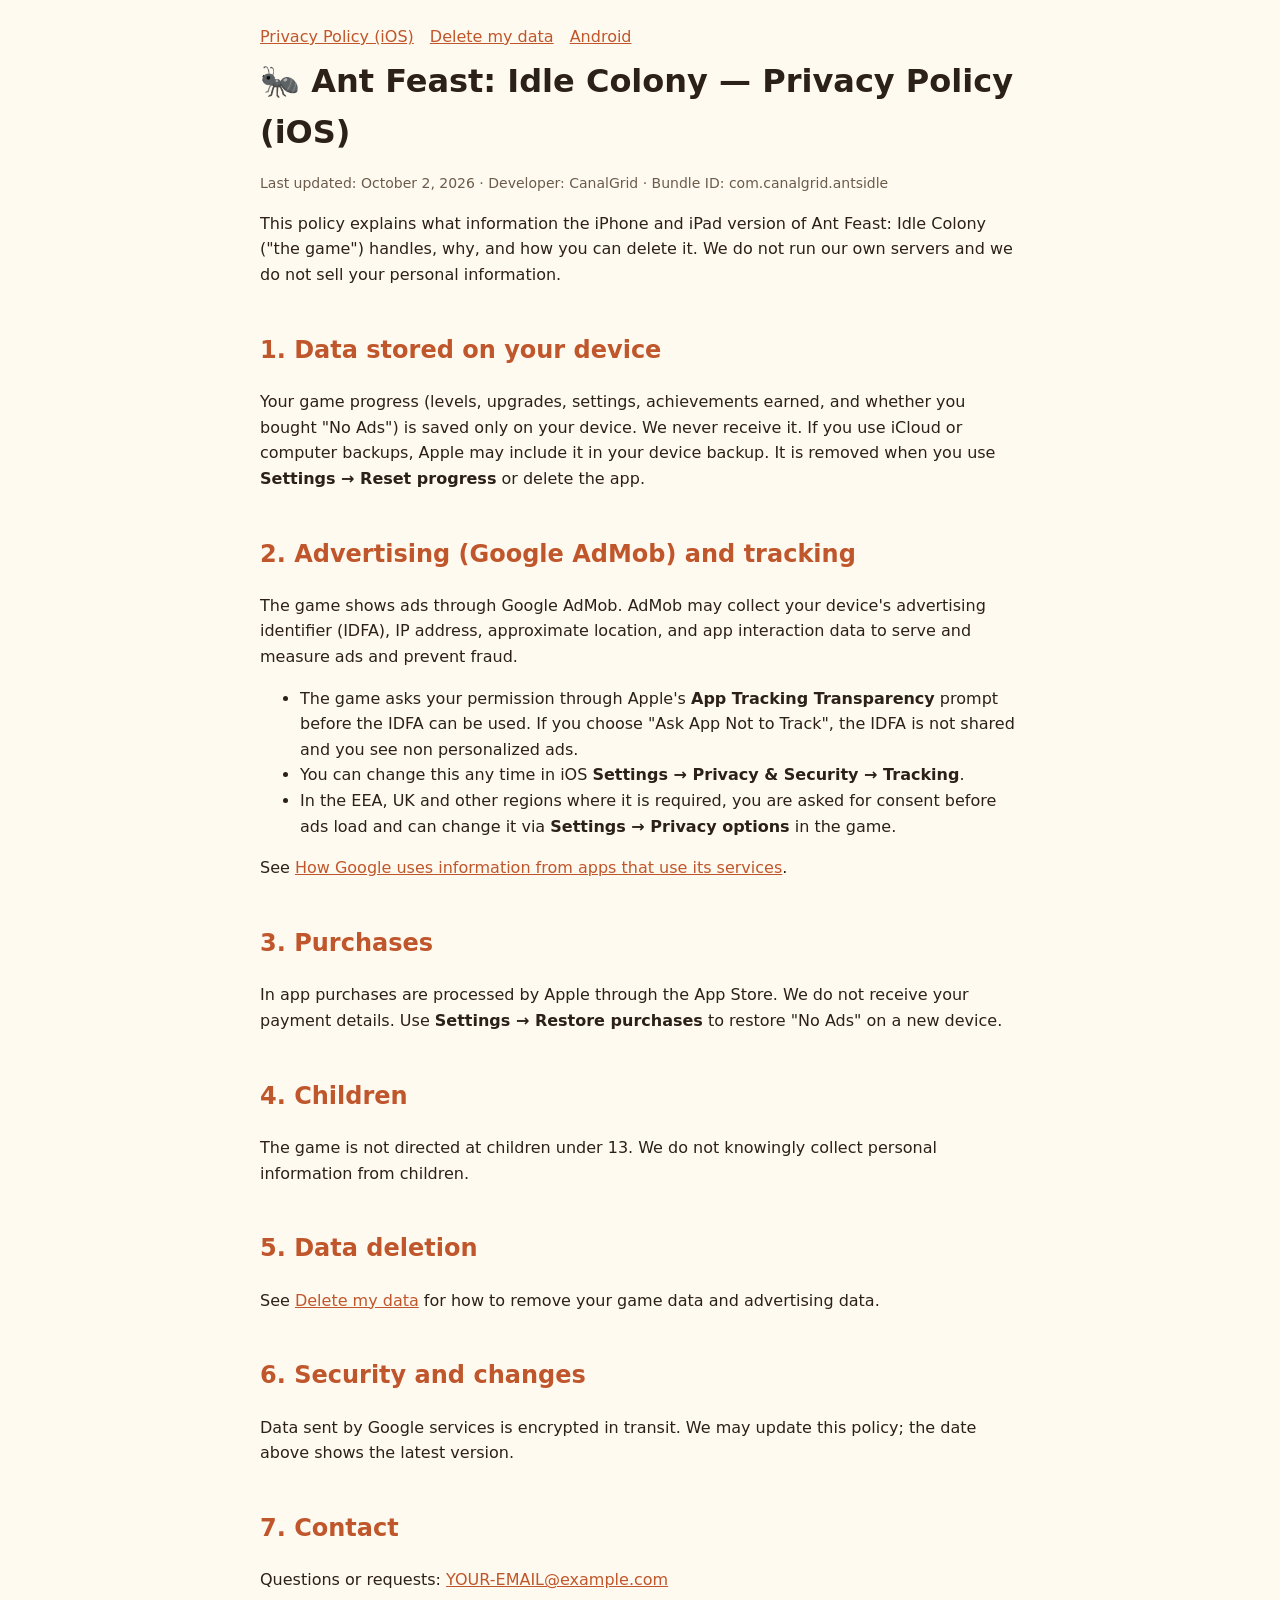
==== ios/index.html @ c42c9c68 "Add iOS privacy policy and data deletion page Co-Authored-By: Claude Opus 5.5 <noreply@anthropic.com" ====
<!doctype html>
<html lang="en"><head><meta charset="utf-8"><meta name="viewport" content="width=device-width,initial-scale=1">
<title>Ant Feast Privacy (iOS)</title><link rel="stylesheet" href="../style.css"></head>
<body><main>
<nav><a href="index.html">Privacy Policy (iOS)</a><a href="delete.html">Delete my data</a><a href="../index.html">Android</a></nav>
<h1>🐜 Ant Feast: Idle Colony — Privacy Policy (iOS)</h1>
<p class="muted">Last updated: October 2, 2026 · Developer: CanalGrid · Bundle ID: com.canalgrid.antsidle</p>

<p>This policy explains what information the iPhone and iPad version of Ant Feast: Idle Colony ("the game") handles, why,
and how you can delete it. We do not run our own servers and we do not sell your personal information.</p>

<h2>1. Data stored on your device</h2>
<p>Your game progress (levels, upgrades, settings, achievements earned, and whether you bought "No Ads") is saved
only on your device. We never receive it. If you use iCloud or computer backups, Apple may include it in your device backup.
It is removed when you use <b>Settings → Reset progress</b> or delete the app.</p>

<h2>2. Advertising (Google AdMob) and tracking</h2>
<p>The game shows ads through Google AdMob. AdMob may collect your device's advertising identifier (IDFA), IP address,
approximate location, and app interaction data to serve and measure ads and prevent fraud.</p>
<ul>
<li>The game asks your permission through Apple's <b>App Tracking Transparency</b> prompt before the IDFA can be used.
If you choose "Ask App Not to Track", the IDFA is not shared and you see non personalized ads.</li>
<li>You can change this any time in iOS <b>Settings → Privacy &amp; Security → Tracking</b>.</li>
<li>In the EEA, UK and other regions where it is required, you are asked for consent before ads load and can change it via
<b>Settings → Privacy options</b> in the game.</li>
</ul>
<p>See <a href="https://policies.google.com/technologies/partner-sites">How Google uses information from apps that use its services</a>.</p>

<h2>3. Purchases</h2>
<p>In app purchases are processed by Apple through the App Store. We do not receive your payment details.
Use <b>Settings → Restore purchases</b> to restore "No Ads" on a new device.</p>

<h2>4. Children</h2>
<p>The game is not directed at children under 13. We do not knowingly collect personal information from children.</p>

<h2>5. Data deletion</h2>
<p>See <a href="delete.html">Delete my data</a> for how to remove your game data and advertising data.</p>

<h2>6. Security and changes</h2>
<p>Data sent by Google services is encrypted in transit. We may update this policy; the date above shows the latest version.</p>

<h2>7. Contact</h2>
<p>Questions or requests: <a href="mailto:YOUR-EMAIL@example.com">YOUR-EMAIL@example.com</a></p>
</main></body></html>
---- style.css ----
:root{--bg:#fffaf0;--fg:#2b2118;--muted:#6b5b4b;--accent:#c0562b;--card:#fff}
@media (prefers-color-scheme:dark){:root{--bg:#1d1813;--fg:#f3ebe1;--muted:#b8a896;--accent:#f08a5d;--card:#28211a}}
body{margin:0;background:var(--bg);color:var(--fg);font:16px/1.6 system-ui,-apple-system,"Segoe UI",sans-serif}
main{max-width:760px;margin:0 auto;padding:24px 16px 48px}
h1{margin:.2em 0}h2{margin-top:1.8em;color:var(--accent)}
a{color:var(--accent)}.muted{color:var(--muted);font-size:14px}
.card{background:var(--card);border-radius:12px;padding:12px 18px;box-shadow:0 1px 4px #0002}
nav a{margin-right:16px}
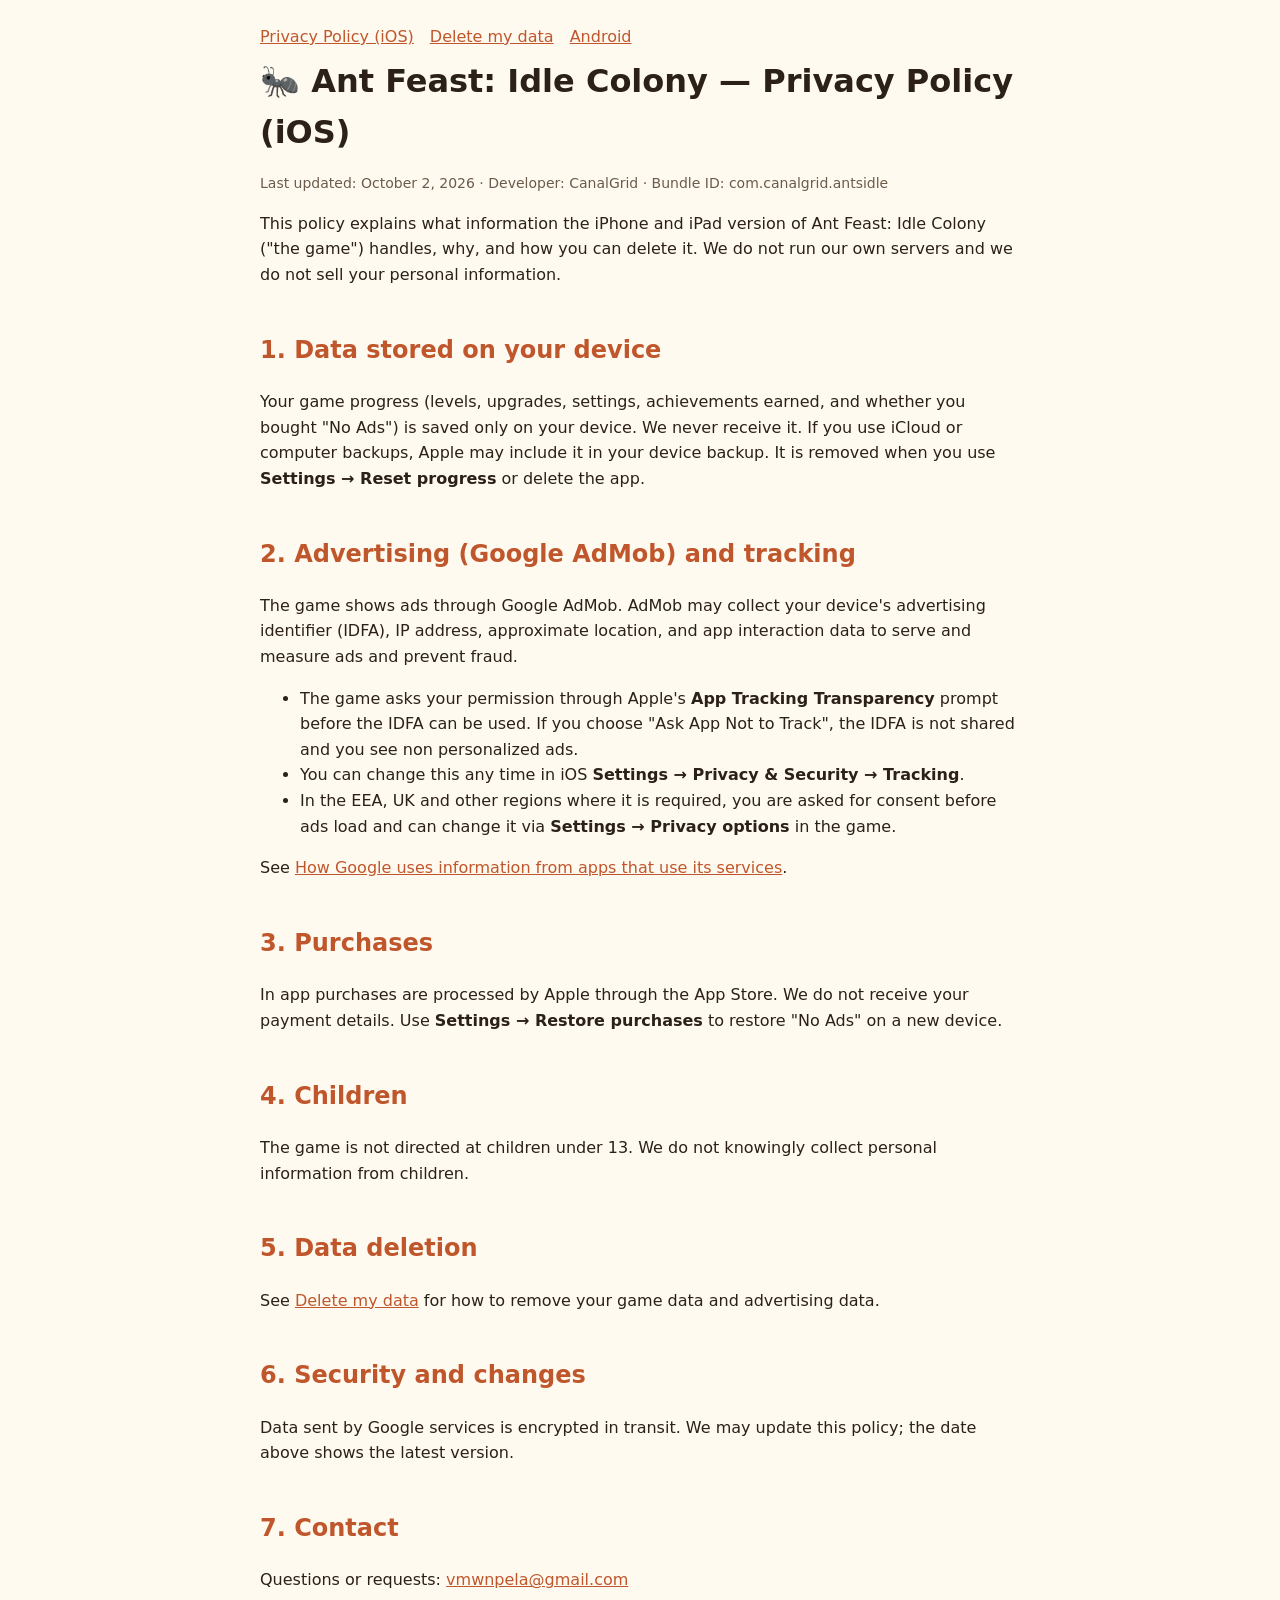
==== commit 791d0729: "Set contact email on privacy and data deletion pages Co-Authored-By: Claude Sonnet 5.5 <noreply@anth" ====
--- a/ios/index.html
+++ b/ios/index.html
@@ -40,5 +40,5 @@
 <p>Data sent by Google services is encrypted in transit. We may update this policy; the date above shows the latest version.</p>
 
 <h2>7. Contact</h2>
-<p>Questions or requests: <a href="mailto:YOUR-EMAIL@example.com">YOUR-EMAIL@example.com</a></p>
+<p>Questions or requests: <a href="mailto:vmwnpela@gmail.com">vmwnpela@gmail.com</a></p>
 </main></body></html>
